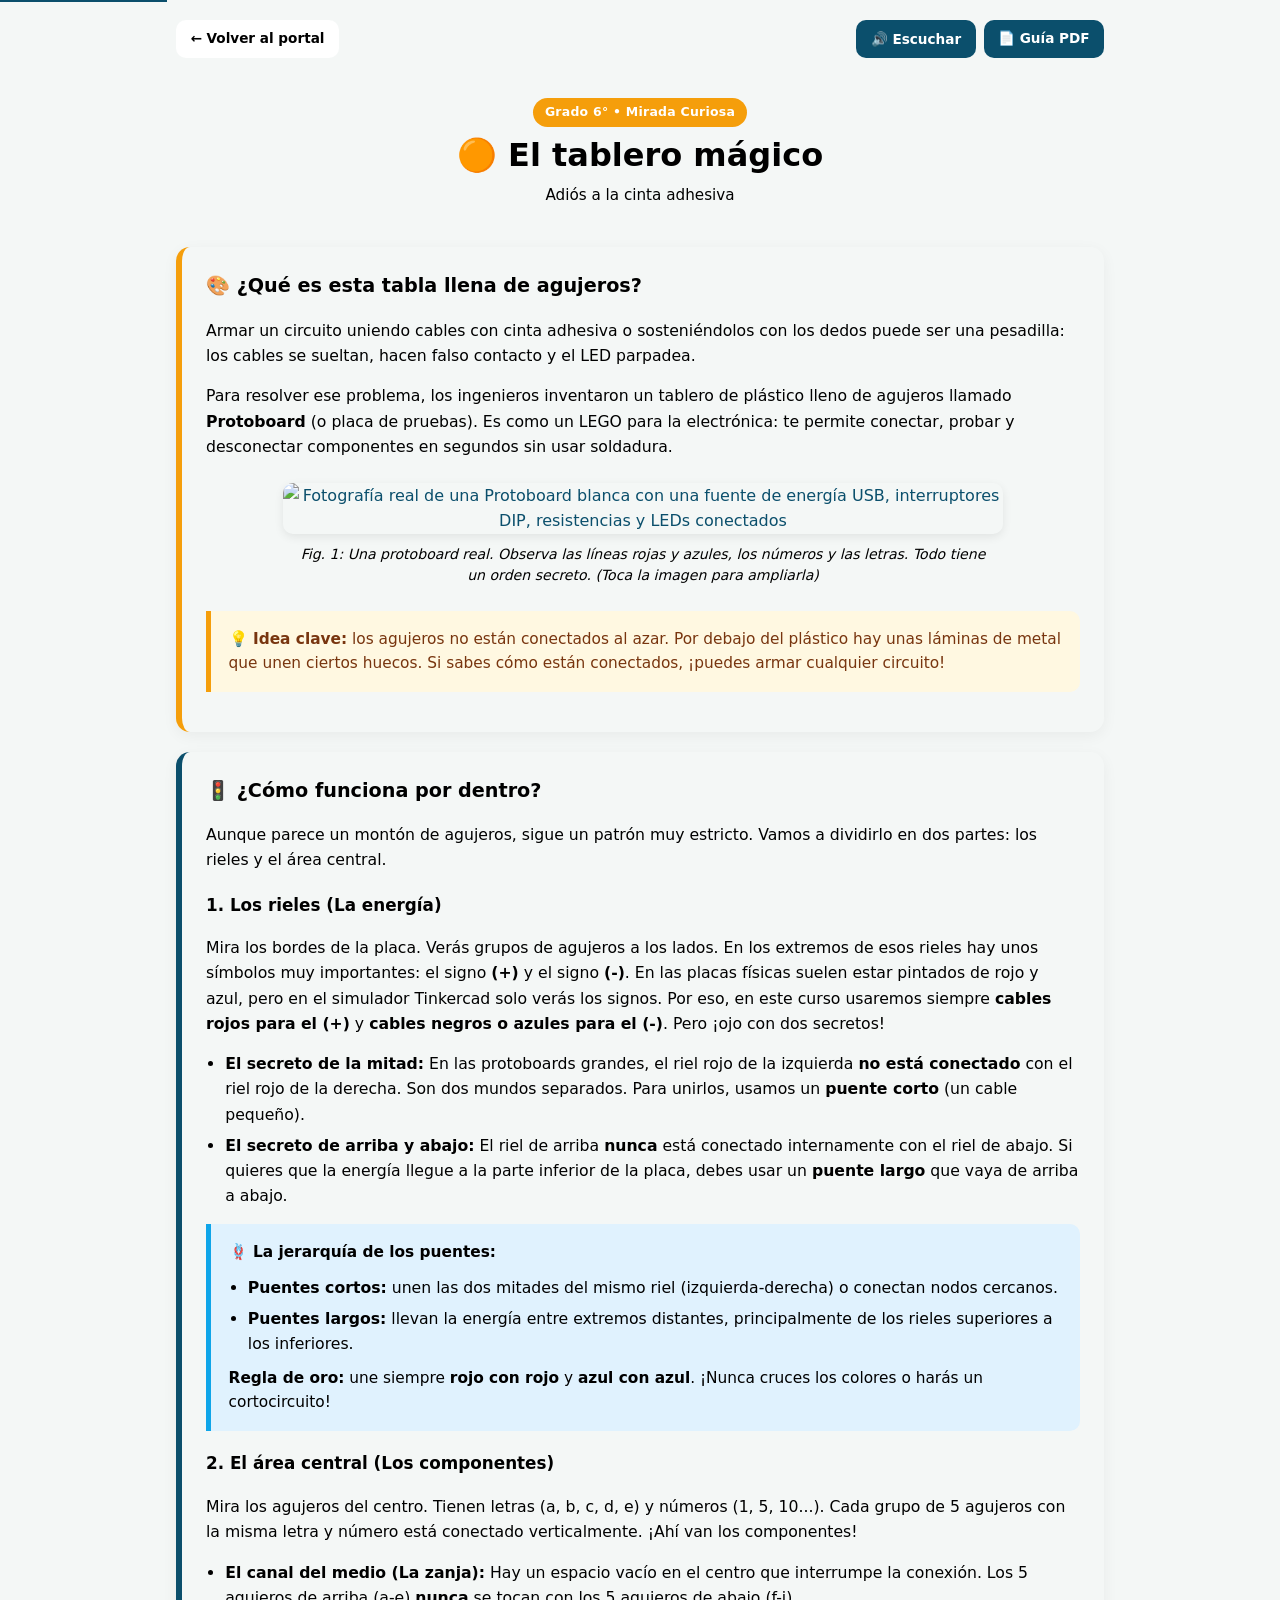
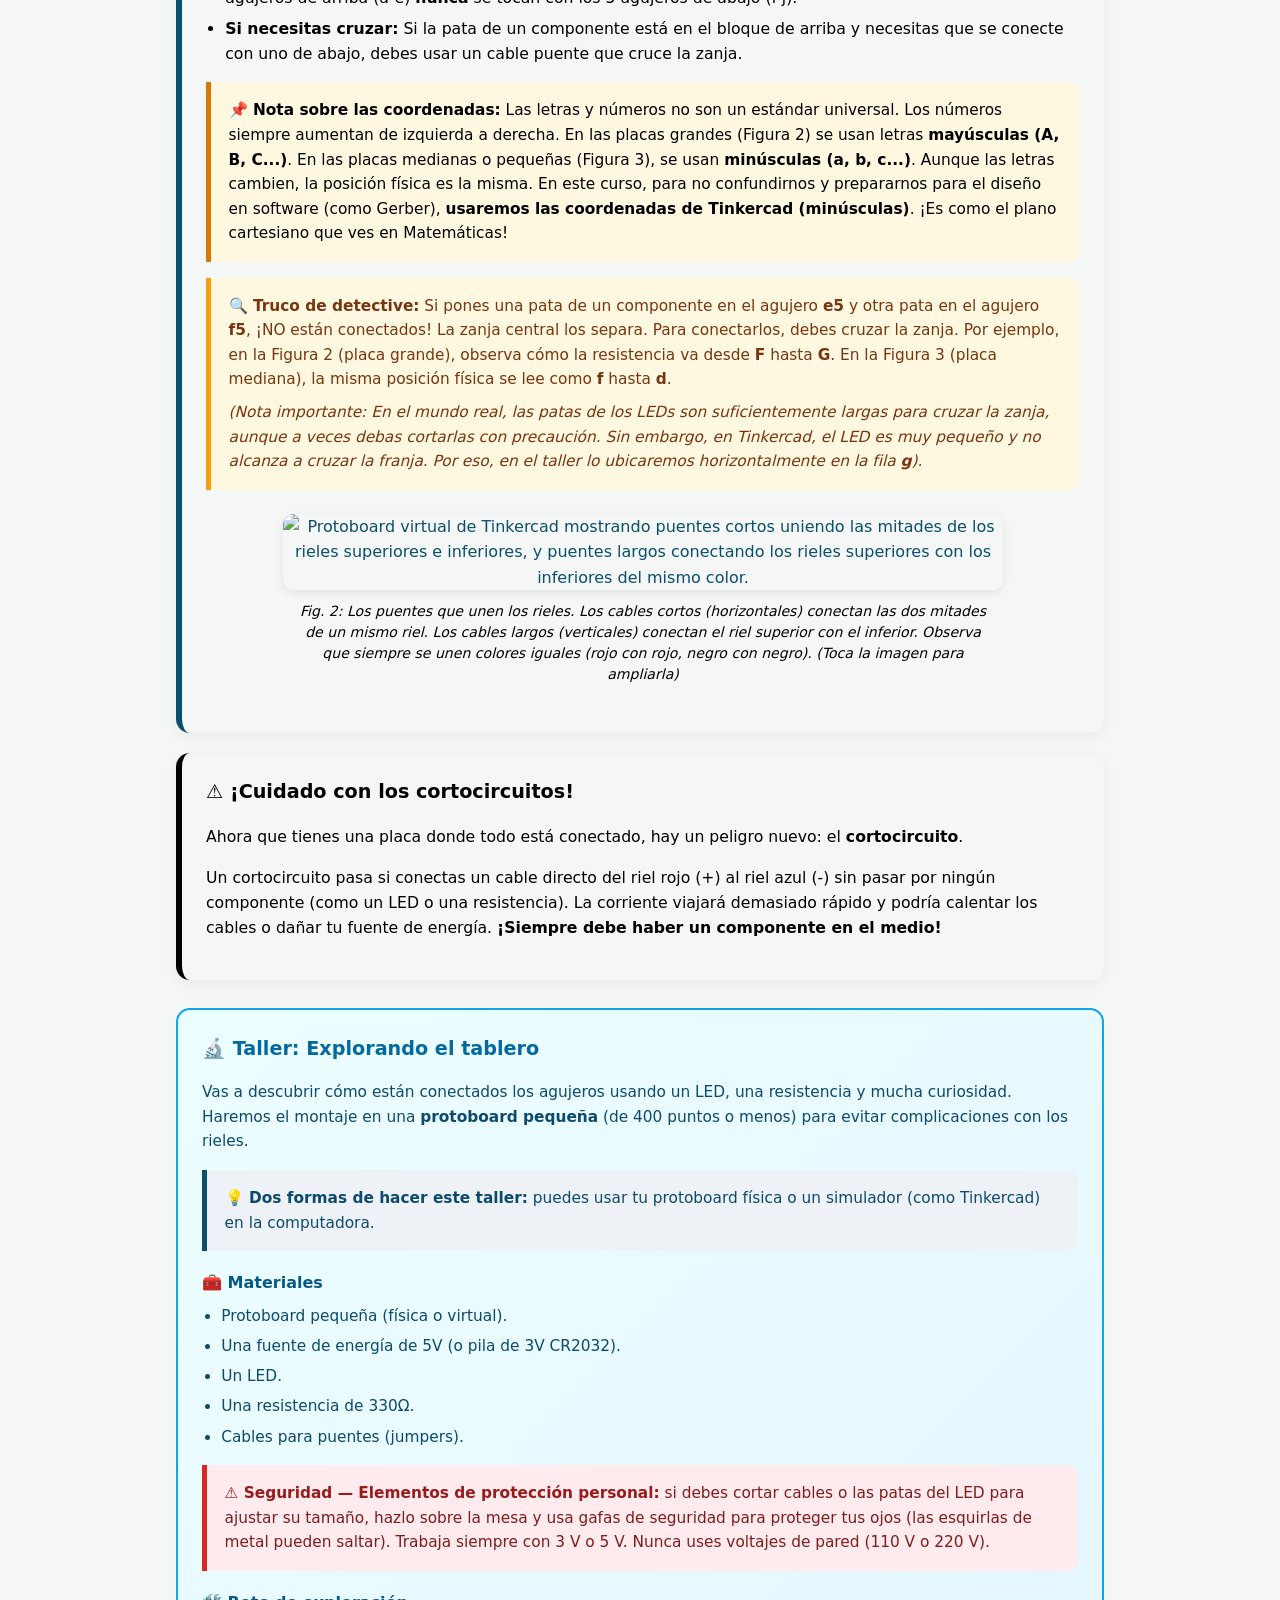
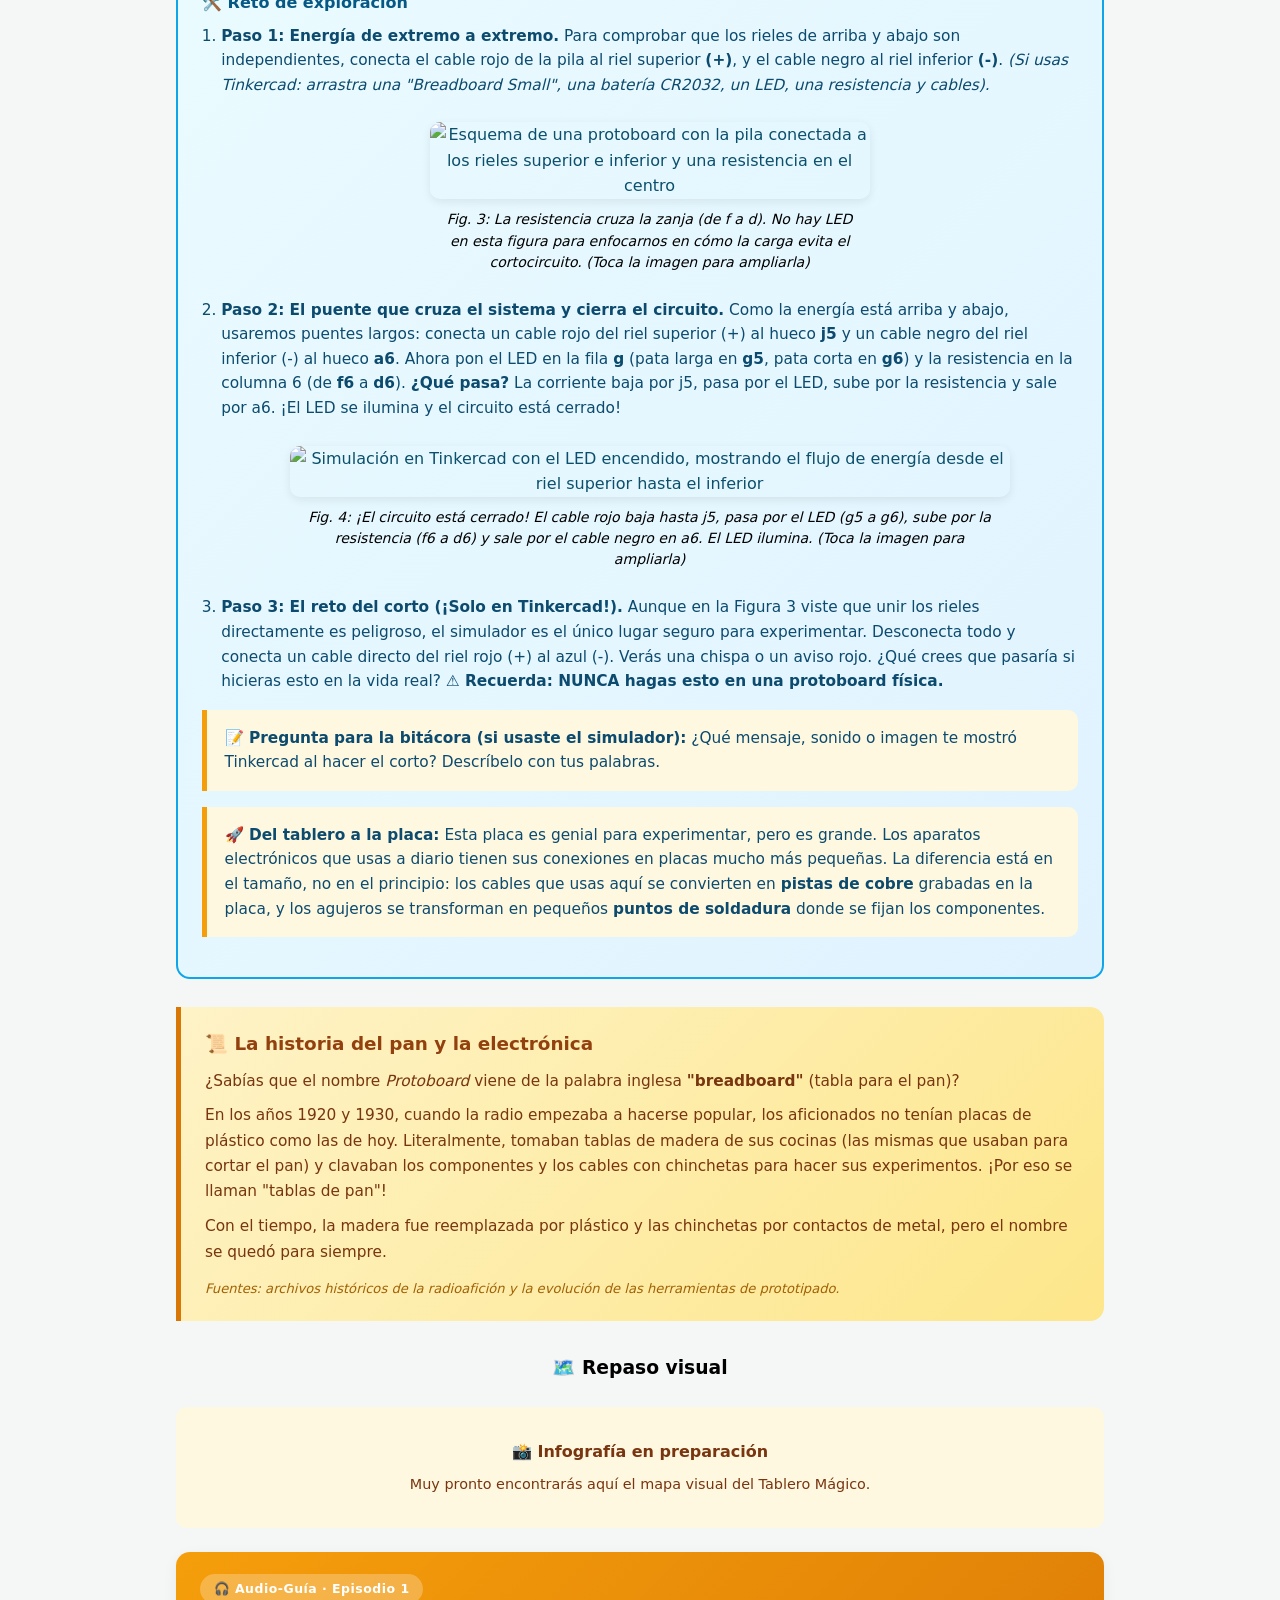
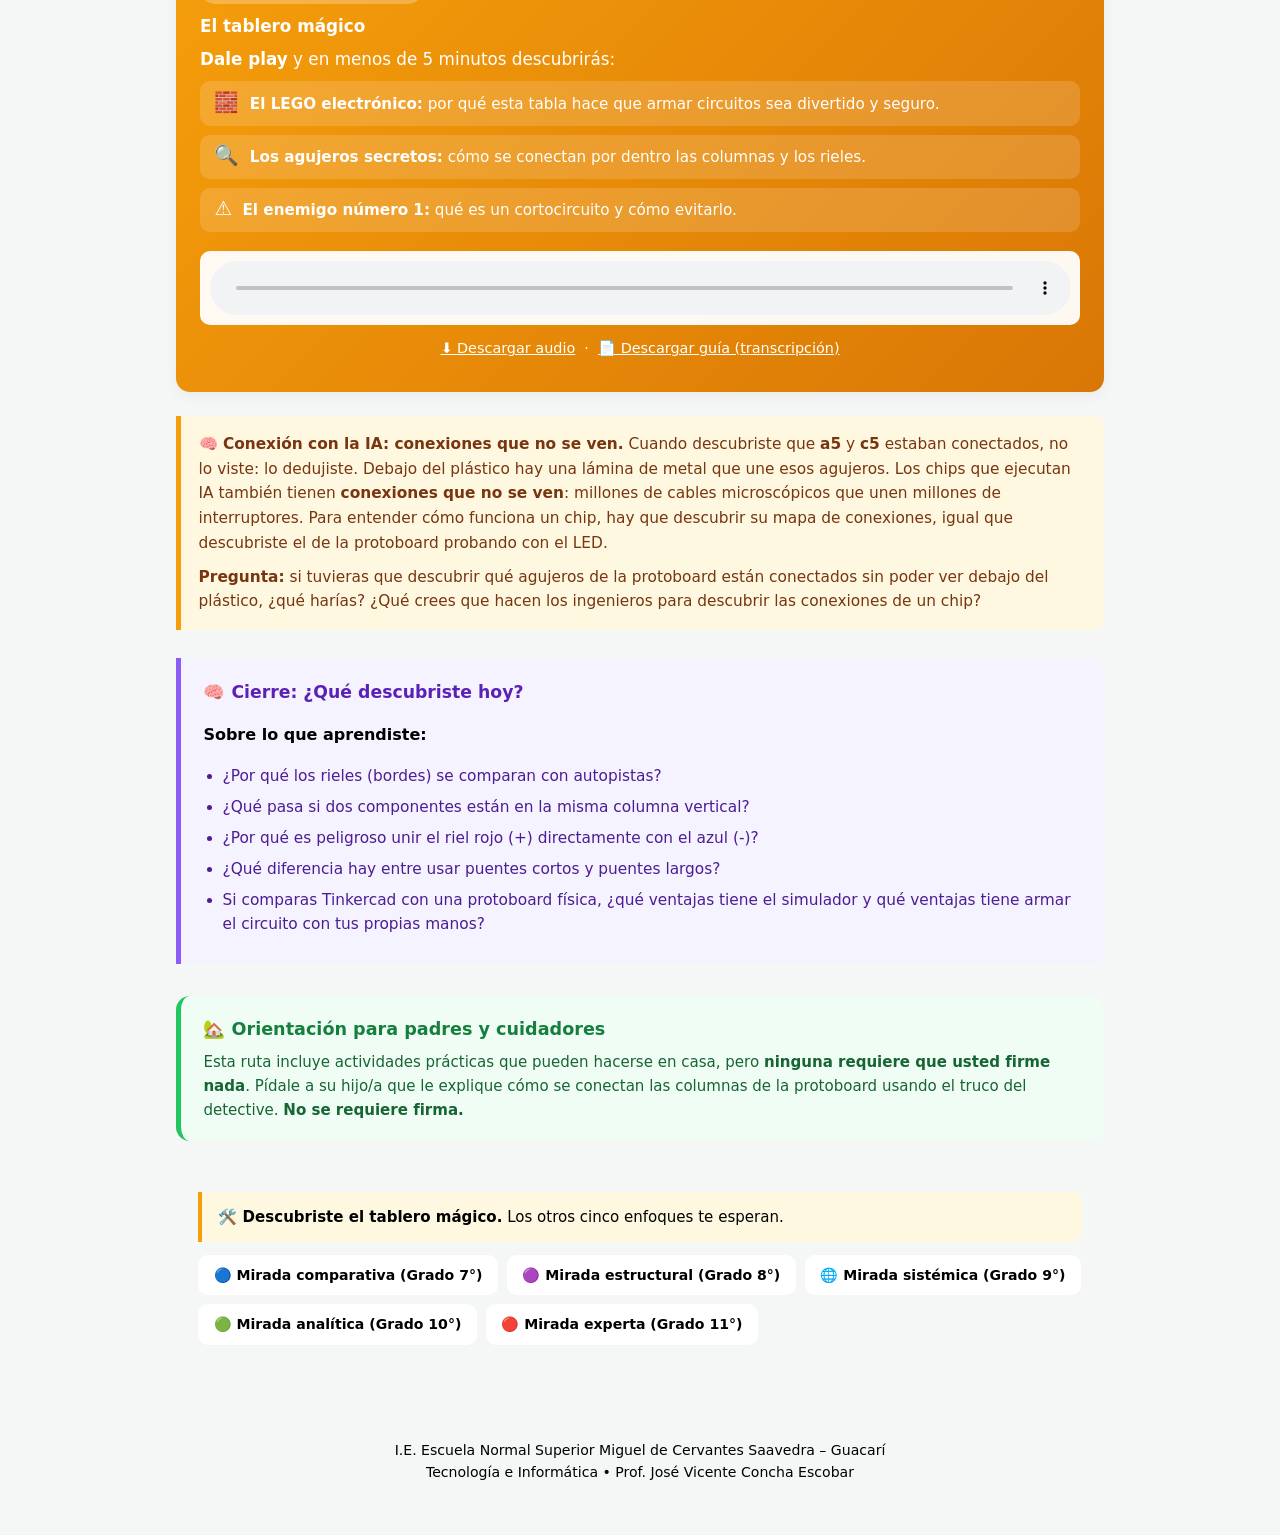
==== periodo2_leccion2/grado6.html @ 4299ebd1 "feat(TTS): agregar botón de lectura por voz en leccion6" ====
<!DOCTYPE html>
<html lang="es">
<head>
  <meta charset="UTF-8" />
  <meta name="viewport" content="width=device-width, initial-scale=1.0" />
  <title>El tablero mágico — Grado 6°</title>
  <link rel="stylesheet" href="../css/styles.css" />
</head>
<body>
  <a href="#contenido-principal" class="skip-link">Saltar al contenido</a>
<main class="container" id="contenido-principal">

  <nav class="top-nav-bar">
    <a href="index.html" class="btn-back">← Volver al portal</a>
    <div style="display: flex; gap: 0.5rem;">
      <button id="btn-leer" class="btn-download-top" aria-label="Escuchar contenido de la página" style="cursor: pointer; font-family: inherit;">🔊 Escuchar</button>
      <a href="pdf/grado6.pdf" download class="btn-download-top">📄 Guía PDF</a>
    </div>
  </nav>

  <header class="header">
    <span class="badge" style="background: var(--c-g6);">Grado 6° • Mirada Curiosa</span>
    <h1 style="margin-top: 0.6rem;">🟠 El tablero mágico</h1>
    <div class="sub">Adiós a la cinta adhesiva</div>
  </header>

  <section class="card orange">
    <h2>🎨 ¿Qué es esta tabla llena de agujeros?</h2>
    <p>Armar un circuito uniendo cables con cinta adhesiva o sosteniéndolos con los dedos puede ser una pesadilla: los cables se sueltan, hacen falso contacto y el LED parpadea.</p>
    <p>Para resolver ese problema, los ingenieros inventaron un tablero de plástico lleno de agujeros llamado <strong>Protoboard</strong> (o placa de pruebas). Es como un LEGO para la electrónica: te permite conectar, probar y desconectar componentes en segundos sin usar soldadura.</p>

    <figure class="figura-ruta figura-ruta--amplia">
      <a href="img/protoboard_real.png" target="_blank" rel="noopener">
        <img src="img/protoboard_real.png" alt="Fotografía real de una Protoboard blanca con una fuente de energía USB, interruptores DIP, resistencias y LEDs conectados" />
      </a>
      <figcaption>Fig. 1: Una protoboard real. Observa las líneas rojas y azules, los números y las letras. Todo tiene un orden secreto. <em>(Toca la imagen para ampliarla)</em></figcaption>
    </figure>

    <div class="highlight-box box-g6">
      <p><strong>💡 Idea clave:</strong> los agujeros no están conectados al azar. Por debajo del plástico hay unas láminas de metal que unen ciertos huecos. Si sabes cómo están conectados, ¡puedes armar cualquier circuito!</p>
    </div>
  </section>

  <section class="card">
      <h2>🚦 ¿Cómo funciona por dentro?</h2>
    <p>Aunque parece un montón de agujeros, sigue un patrón muy estricto. Vamos a dividirlo en dos partes: los rieles y el área central.</p>

       <h3>1. Los rieles (La energía)</h3>
    <p>Mira los bordes de la placa. Verás grupos de agujeros a los lados. En los extremos de esos rieles hay unos símbolos muy importantes: el signo <strong>(+)</strong> y el signo <strong>(-)</strong>. En las placas físicas suelen estar pintados de rojo y azul, pero en el simulador Tinkercad solo verás los signos. Por eso, en este curso usaremos siempre <strong>cables rojos para el (+)</strong> y <strong>cables negros o azules para el (-)</strong>. Pero ¡ojo con dos secretos!</p>
    <ul>
      <li>
        <strong>El secreto de la mitad:</strong> En las protoboards grandes, el riel rojo de la izquierda <strong>no está conectado</strong> con el riel rojo de la derecha. Son dos mundos separados. Para unirlos, usamos un <strong>puente corto</strong> (un cable pequeño).
      </li>
      <li>
        <strong>El secreto de arriba y abajo:</strong> El riel de arriba <strong>nunca</strong> está conectado internamente con el riel de abajo. Si quieres que la energía llegue a la parte inferior de la placa, debes usar un <strong>puente largo</strong> que vaya de arriba a abajo.
      </li>
    </ul>

    <div class="highlight-box" style="border-left-color: #0ea5e9; background: #e0f2fe;">
      <p><strong>🪢 La jerarquía de los puentes:</strong></p>
      <ul style="margin-top: 0.6rem; margin-bottom: 0;">
        <li><strong>Puentes cortos:</strong> unen las dos mitades del mismo riel (izquierda-derecha) o conectan nodos cercanos.</li>
        <li><strong>Puentes largos:</strong> llevan la energía entre extremos distantes, principalmente de los rieles superiores a los inferiores.</li>
      </ul>
      <p style="margin-top: 0.6rem;"><strong>Regla de oro:</strong> une siempre <strong>rojo con rojo</strong> y <strong>azul con azul</strong>. ¡Nunca cruces los colores o harás un cortocircuito!</p>
    </div>

    <h3>2. El área central (Los componentes)</h3>
    <p>Mira los agujeros del centro. Tienen letras (a, b, c, d, e) y números (1, 5, 10...). Cada grupo de 5 agujeros con la misma letra y número está conectado verticalmente. ¡Ahí van los componentes!</p>
    <ul>
      <li><strong>El canal del medio (La zanja):</strong> Hay un espacio vacío en el centro que interrumpe la conexión. Los 5 agujeros de arriba (a-e) <strong>nunca</strong> se tocan con los 5 agujeros de abajo (f-j).</li>
      <li><strong>Si necesitas cruzar:</strong> Si la pata de un componente está en el bloque de arriba y necesitas que se conecte con uno de abajo, debes usar un cable puente que cruce la zanja.</li>
    </ul>

    <div class="highlight-box" style="border-left-color: #d97706; background: #fff8e1;">
      <p><strong>📌 Nota sobre las coordenadas:</strong> Las letras y números no son un estándar universal. Los números siempre aumentan de izquierda a derecha. En las placas grandes (Figura 2) se usan letras <strong>mayúsculas (A, B, C...)</strong>. En las placas medianas o pequeñas (Figura 3), se usan <strong>minúsculas (a, b, c...)</strong>. Aunque las letras cambien, la posición física es la misma. En este curso, para no confundirnos y prepararnos para el diseño en software (como Gerber), <strong>usaremos las coordenadas de Tinkercad (minúsculas)</strong>. ¡Es como el plano cartesiano que ves en Matemáticas!</p>
    </div> 

    <div class="highlight-box box-g6">
      <p><strong>🔍 Truco de detective:</strong> Si pones una pata de un componente en el agujero <strong>e5</strong> y otra pata en el agujero <strong>f5</strong>, ¡NO están conectados! La zanja central los separa. Para conectarlos, debes cruzar la zanja. Por ejemplo, en la Figura 2 (placa grande), observa cómo la resistencia va desde <strong>F</strong> hasta <strong>G</strong>. En la Figura 3 (placa mediana), la misma posición física se lee como <strong>f</strong> hasta <strong>d</strong>.</p>
      <p style="margin-top: 0.5rem;"><em>(Nota importante: En el mundo real, las patas de los LEDs son suficientemente largas para cruzar la zanja, aunque a veces debas cortarlas con precaución. Sin embargo, en Tinkercad, el LED es muy pequeño y no alcanza a cruzar la franja. Por eso, en el taller lo ubicaremos horizontalmente en la fila <strong>g</strong>).</em></p>
    </div>

    <figure class="figura-ruta figura-ruta--amplia">
      <a href="img/puentes_rieles.png" target="_blank" rel="noopener">
        <img src="img/puentes_rieles.png" alt="Protoboard virtual de Tinkercad mostrando puentes cortos uniendo las mitades de los rieles superiores e inferiores, y puentes largos conectando los rieles superiores con los inferiores del mismo color." />
      </a>
      <figcaption>
        Fig. 2: Los puentes que unen los rieles. Los cables cortos (horizontales) conectan las dos mitades de un mismo riel. Los cables largos (verticales) conectan el riel superior con el inferior. Observa que siempre se unen colores iguales (rojo con rojo, negro con negro). <em>(Toca la imagen para ampliarla)</em>
      </figcaption>
    </figure>
  </section>

  <section class="card slate">
    <h2>⚠️ ¡Cuidado con los cortocircuitos!</h2>
    <p>Ahora que tienes una placa donde todo está conectado, hay un peligro nuevo: el <strong>cortocircuito</strong>.</p>
    <p>Un cortocircuito pasa si conectas un cable directo del riel rojo (+) al riel azul (-) sin pasar por ningún componente (como un LED o una resistencia). La corriente viajará demasiado rápido y podría calentar los cables o dañar tu fuente de energía. <strong>¡Siempre debe haber un componente en el medio!</strong></p>
  </section>

  <section class="taller-electroscopio">
    <h2>🔬 Taller: Explorando el tablero</h2>
    <p>Vas a descubrir cómo están conectados los agujeros usando un LED, una resistencia y mucha curiosidad. Haremos el montaje en una <strong>protoboard pequeña</strong> (de 400 puntos o menos) para evitar complicaciones con los rieles.</p>

    <div class="highlight-box">
      <p><strong>💡 Dos formas de hacer este taller:</strong> puedes usar tu protoboard física o un simulador (como Tinkercad) en la computadora.</p>
    </div>

    <h3>🧰 Materiales</h3>
    <ul>
      <li>Protoboard pequeña (física o virtual).</li>
      <li>Una fuente de energía de 5V (o pila de 3V CR2032).</li>
      <li>Un LED.</li>
      <li>Una resistencia de 330Ω.</li>
      <li>Cables para puentes (jumpers).</li>
    </ul>

    <div class="nota-seguridad">
      <p><strong>⚠️ Seguridad — Elementos de protección personal:</strong> si debes cortar cables o las patas del LED para ajustar su tamaño, hazlo sobre la mesa y usa gafas de seguridad para proteger tus ojos (las esquirlas de metal pueden saltar). Trabaja siempre con 3 V o 5 V. Nunca uses voltajes de pared (110 V o 220 V).</p>
    </div>

    <h3>🛠️ Reto de exploración</h3>
    <ol>
      <li><strong>Paso 1: Energía de extremo a extremo.</strong> Para comprobar que los rieles de arriba y abajo son independientes, conecta el cable rojo de la pila al riel superior <strong>(+)</strong>, y el cable negro al riel inferior <strong>(-)</strong>. <em>(Si usas Tinkercad: arrastra una "Breadboard Small", una batería CR2032, un LED, una resistencia y cables).</em></li>

      <div style="text-align: center; margin: 25px 0;">
        <figure class="figura-ruta figura-ruta--media">
          <a href="img/conexion_carga_segura.png" target="_blank" rel="noopener">
            <img src="img/conexion_carga_segura.png" alt="Esquema de una protoboard con la pila conectada a los rieles superior e inferior y una resistencia en el centro" />
          </a>
          <figcaption>
            Fig. 3: La resistencia cruza la zanja (de f a d). No hay LED en esta figura para enfocarnos en cómo la carga evita el cortocircuito. <em>(Toca la imagen para ampliarla)</em>
          </figcaption>
        </figure>
      </div>

      <li><strong>Paso 2: El puente que cruza el sistema y cierra el circuito.</strong> Como la energía está arriba y abajo, usaremos puentes largos: conecta un cable rojo del riel superior (+) al hueco <strong>j5</strong> y un cable negro del riel inferior (-) al hueco <strong>a6</strong>. Ahora pon el LED en la fila <strong>g</strong> (pata larga en <strong>g5</strong>, pata corta en <strong>g6</strong>) y la resistencia en la columna 6 (de <strong>f6</strong> a <strong>d6</strong>). <strong>¿Qué pasa?</strong> La corriente baja por j5, pasa por el LED, sube por la resistencia y sale por a6. ¡El LED se ilumina y el circuito está cerrado!</li>

      <div style="text-align: center; margin: 25px 0;">
        <figure class="figura-ruta figura-ruta--amplia">
          <a href="img/led_encendido.png" target="_blank" rel="noopener">
            <img src="img/led_encendido.png" alt="Simulación en Tinkercad con el LED encendido, mostrando el flujo de energía desde el riel superior hasta el inferior" />
          </a>
          <figcaption>
            Fig. 4: ¡El circuito está cerrado! El cable rojo baja hasta j5, pasa por el LED (g5 a g6), sube por la resistencia (f6 a d6) y sale por el cable negro en a6. El LED ilumina. <em>(Toca la imagen para ampliarla)</em>
          </figcaption>
        </figure>
      </div>

      <li><strong>Paso 3: El reto del corto (¡Solo en Tinkercad!).</strong> Aunque en la Figura 3 viste que unir los rieles directamente es peligroso, el simulador es el único lugar seguro para experimentar. Desconecta todo y conecta un cable directo del riel rojo (+) al azul (-). Verás una chispa o un aviso rojo. ¿Qué crees que pasaría si hicieras esto en la vida real? <strong>⚠️ Recuerda: NUNCA hagas esto en una protoboard física.</strong></li>
    </ol>

    <div class="highlight-box box-g6">
      <p><strong>📝 Pregunta para la bitácora (si usaste el simulador):</strong> ¿Qué mensaje, sonido o imagen te mostró Tinkercad al hacer el corto? Descríbelo con tus palabras.</p>
    </div>
    </ol>

    <div class="highlight-box box-g6">
      <p><strong>🚀 Del tablero a la placa:</strong> Esta placa es genial para experimentar, pero es grande. Los aparatos electrónicos que usas a diario tienen sus conexiones en placas mucho más pequeñas. La diferencia está en el tamaño, no en el principio: los cables que usas aquí se convierten en <strong>pistas de cobre</strong> grabadas en la placa, y los agujeros se transforman en pequeños <strong>puntos de soldadura</strong> donde se fijan los componentes.</p>
    </div>
  </section>

  <section class="capsula-edison">
    <h2>📜 La historia del pan y la electrónica</h2>
    <p>¿Sabías que el nombre <em>Protoboard</em> viene de la palabra inglesa <strong>"breadboard"</strong> (tabla para el pan)?</p>
    <p>En los años 1920 y 1930, cuando la radio empezaba a hacerse popular, los aficionados no tenían placas de plástico como las de hoy. Literalmente, tomaban tablas de madera de sus cocinas (las mismas que usaban para cortar el pan) y clavaban los componentes y los cables con chinchetas para hacer sus experimentos. ¡Por eso se llaman "tablas de pan"!</p>
    <p>Con el tiempo, la madera fue reemplazada por plástico y las chinchetas por contactos de metal, pero el nombre se quedó para siempre.</p>
    <span class="fuente">Fuentes: archivos históricos de la radioafición y la evolución de las herramientas de prototipado.</span>
  </section>

  <h3 style="color: var(--text-dark); margin-top: 2rem; text-align: center;">🗺️ Repaso visual</h3>
  <div class="placeholder-img placeholder-g6">
    <p>📸 Infografía en preparación</p>
    <p class="subtext">Muy pronto encontrarás aquí el mapa visual del Tablero Mágico.</p>
  </div>

  <section class="podcast-section podcast-g6">
    <div class="podcast-header">
      <span style="display: inline-block; background: rgba(255,255,255,0.25); color: #fff; font-size: 0.78rem; font-weight: 700; padding: 0.3rem 0.85rem; border-radius: 999px; margin-bottom: 0.6rem; letter-spacing: 0.04em;">🎧 Audio-Guía · Episodio 1</span>
      <h3>El tablero mágico</h3>
    </div>
    <p style="font-size: 1.05rem; line-height: 1.5; margin: 0.3rem 0 0.6rem; color: #fff;"><strong>Dale play</strong> y en menos de 5 minutos descubrirás:</p>
    <ul style="list-style: none; padding: 0; margin: 0 0 1.2rem; display: grid; gap: 0.55rem;">
      <li style="display: flex; gap: 0.65rem; align-items: flex-start; background: rgba(255,255,255,0.15); padding: 0.7rem 0.9rem; border-radius: 10px; font-size: 0.95rem; line-height: 1.45; color: #fff;"><span style="font-size: 1.3em; flex-shrink: 0; line-height: 1;">🧱</span><span><strong>El LEGO electrónico:</strong> por qué esta tabla hace que armar circuitos sea divertido y seguro.</span></li>
      <li style="display: flex; gap: 0.65rem; align-items: flex-start; background: rgba(255,255,255,0.15); padding: 0.7rem 0.9rem; border-radius: 10px; font-size: 0.95rem; line-height: 1.45; color: #fff;"><span style="font-size: 1.3em; flex-shrink: 0; line-height: 1;">🔍</span><span><strong>Los agujeros secretos:</strong> cómo se conectan por dentro las columnas y los rieles.</span></li>
      <li style="display: flex; gap: 0.65rem; align-items: flex-start; background: rgba(255,255,255,0.15); padding: 0.7rem 0.9rem; border-radius: 10px; font-size: 0.95rem; line-height: 1.45; color: #fff;"><span style="font-size: 1.3em; flex-shrink: 0; line-height: 1;">⚠️</span><span><strong>El enemigo número 1:</strong> qué es un cortocircuito y cómo evitarlo.</span></li>
    </ul>
    <div class="podcast-player">
      <audio controls preload="metadata"><source src="audio/grado6.mp3" type="audio/mpeg" />Tu navegador no soporta el reproductor de audio.</audio>
    </div>
    <p style="margin-top: 0.8rem; font-size: 0.9rem; text-align: center;">
      <a href="audio/grado6.mp3" download style="color: #fff; text-decoration: underline;">⬇️ Descargar audio</a>
      &nbsp;·&nbsp;
      <a href="pdf/grado6.pdf" download style="color: #fff; text-decoration: underline;">📄 Descargar guía (transcripción)</a>
    </p>
  </section>

  <div class="highlight-box box-g6">
    <p>
      <strong>🧠 Conexión con la IA: conexiones que no se ven.</strong> Cuando descubriste que <strong>a5</strong> y <strong>c5</strong> estaban conectados, no lo viste: lo dedujiste. Debajo del plástico hay una lámina de metal que une esos agujeros. Los chips que ejecutan IA también tienen <strong>conexiones que no se ven</strong>: millones de cables microscópicos que unen millones de interruptores. Para entender cómo funciona un chip, hay que descubrir su mapa de conexiones, igual que descubriste el de la protoboard probando con el LED.
    </p>
    <p style="margin-top: 0.6rem;">
      <strong>Pregunta:</strong> si tuvieras que descubrir qué agujeros de la protoboard están conectados sin poder ver debajo del plástico, ¿qué harías? ¿Qué crees que hacen los ingenieros para descubrir las conexiones de un chip?
    </p>
  </div>

  <section class="cierre-metacognitivo">
    <h3>🧠 Cierre: ¿Qué descubriste hoy?</h3>
    <p><strong>Sobre lo que aprendiste:</strong></p>
    <ul>
      <li>¿Por qué los rieles (bordes) se comparan con autopistas?</li>
      <li>¿Qué pasa si dos componentes están en la misma columna vertical?</li>
      <li>¿Por qué es peligroso unir el riel rojo (+) directamente con el azul (-)?</li>
      <li>¿Qué diferencia hay entre usar puentes cortos y puentes largos?</li>
      <li>Si comparas Tinkercad con una protoboard física, ¿qué ventajas tiene el simulador y qué ventajas tiene armar el circuito con tus propias manos?</li>
    </ul>
  </section>

  <section class="info-familia">
    <h3>🏡 Orientación para padres y cuidadores</h3>
    <p>Esta ruta incluye actividades prácticas que pueden hacerse en casa, pero <strong>ninguna requiere que usted firme nada</strong>. Pídale a su hijo/a que le explique cómo se conectan las columnas de la protoboard usando el truco del detective. <strong>No se requiere firma.</strong></p>
  </section>

  <nav class="nav-estaciones">
    <p class="nav-intro nav-intro-g6"><strong>🛠️ Descubriste el tablero mágico.</strong> Los otros cinco enfoques te esperan.</p>
    <div class="nav-estaciones-links">
      <a href="grado7.html"  class="btn-estacion">🔵 Mirada comparativa (Grado 7°)</a>
      <a href="grado8.html"  class="btn-estacion">🟣 Mirada estructural (Grado 8°)</a>
      <a href="grado9.html"  class="btn-estacion">🌐 Mirada sistémica (Grado 9°)</a>
      <a href="grado10.html" class="btn-estacion">🟢 Mirada analítica (Grado 10°)</a>
      <a href="grado11.html" class="btn-estacion">🔴 Mirada experta (Grado 11°)</a>
    </div>
  </nav>

  <footer class="footer">
    <p>I.E. Escuela Normal Superior Miguel de Cervantes Saavedra – Guacarí<br />Tecnología e Informática • Prof. José Vicente Concha Escobar</p>
  </footer>

  <script src="../js/lector.js"></script>  
</main>
</body>
</html>
---- css/styles.css ----
/* ==========================================================================
   Subíndices y superíndices
   ========================================================================== */

sub {
  font-size: 0.75em;
  vertical-align: sub;
  line-height: 0;
}

sup {
  font-size: 0.75em;
  vertical-align: super;
  line-height: 0;
}
/* ==========================================================================
   Ruta Multigrado: La Energía y la Corriente
   Hoja de estilos exclusiva de la ruta (independiente del curso amplio)
   ========================================================================== */

:root {
  /* Colores por mirada */
  --c-portal: #0b4f6c;
  --c-portal-soft: #0f5c5f;
  --c-g6: #f59e0b;   /* Curiosa — naranja */
  --c-g7: #0ea5e9;   /* Comparativa — azul */
  --c-g8: #8b5cf6;   /* Estructural — morado */
  --c-g9:  #0d9488;   /* Sistémica — teal */
  --c-g10: #10b981;  /* Analítica — verde */
  --c-g11: #dc2626;   /* Experta — rojo */

  /* Neutros *
  --text-dark: #1f2937;
  --text-mid: #4b5563;
  --text-soft: #6b7280;
  --bg-soft: #f8fafc;
  --bg-card: #ffffff;
  --border: #e5e7eb;
  --border-soft: #eef2f7;

  /* Formas */
  --radius-card: 14px;
  --radius-btn: 10px;
  --radius-pill: 999px;

  /* Tipografía */
  --font-base: system-ui, -apple-system, 'Segoe UI', Roboto, 'Helvetica Neue', sans-serif;
  --font-mono: 'Courier New', Courier, monospace;

  /* Sombra */
  --shadow-card: 0 4px 15px rgba(0, 0, 0, 0.05);
  --shadow-hover: 0 10px 25px rgba(0, 0, 0, 0.10);
}

* { box-sizing: border-box; }

html, body {
  margin: 0;
  padding: 0;
  font-family: var(--font-base);
  line-height: 1.6;
  color: var(--text-dark);
  background: #f4f7f6;
  -webkit-font-smoothing: antialiased;
}

img { max-width: 100%; height: auto; display: block; }
a { color: var(--c-portal); text-decoration: none; }
a:hover { text-decoration: underline; }

/* Contenedor principal */
.container {
  max-width: 960px;
  margin: 0 auto;
  padding: 1.25rem 1rem 3rem;
}

/* ==========================================================================
   Encabezado institucional
   ========================================================================== */

.header {
  text-align: center;
  margin: 1.5rem 0 1.5rem;
  padding: 1rem 0;
}

.header h1 {
  font-size: clamp(1.4rem, 4vw, 2rem);
  margin: 0.5rem 0;
  color: var(--text-dark);
  line-height: 1.2;
}

.header .sub {
  font-size: 0.95rem;
  color: var(--text-mid);
  max-width: 640px;
  margin: 0 auto;
}

.badge {
  display: inline-block;
  font-size: 0.78rem;
  font-weight: 700;
  padding: 0.28rem 0.75rem;
  border-radius: var(--radius-pill);
  background: var(--c-portal);
  color: #fff;
  letter-spacing: 0.02em;
}

/* ==========================================================================
   Barra superior (volver / descargar)
   ========================================================================== */

.top-nav-bar {
  display: flex;
  justify-content: space-between;
  align-items: center;
  gap: 0.5rem;
  flex-wrap: wrap;
  margin-bottom: 1rem;
}

.btn-back,
.btn-download-top {
  display: inline-block;
  font-size: 0.85rem;
  font-weight: 600;
  padding: 0.5rem 0.9rem;
  border-radius: var(--radius-btn);
  border: 1px solid var(--border);
  background: #fff;
  color: var(--text-dark);
  transition: all 0.2s ease;
}

.btn-download-top {
  background: var(--c-portal);
  color: #fff;
  border-color: var(--c-portal);
}

.btn-back:hover,
.btn-download-top:hover {
  transform: translateY(-2px);
  text-decoration: none;
  box-shadow: var(--shadow-card);
}

/* ==========================================================================
   Tarjetas de contenido
   ========================================================================== */

.card {
  background: var(--bg-card);
  border-radius: var(--radius-card);
  padding: 1.5rem;
  margin: 1.25rem 0;
  box-shadow: var(--shadow-card);
  border-left: 6px solid var(--c-portal);
  transition: transform 0.25s ease, box-shadow 0.25s ease;
}

.card:hover {
  transform: translateY(-2px);
  box-shadow: var(--shadow-hover);
}

.card.orange { border-left-color: var(--c-g6); }
.card.blue   { border-left-color: var(--c-g7); }
.card.purple { border-left-color: var(--c-g8); }
.card.green  { border-left-color: var(--c-g10); }
.card.slate  { border-left-color: var(--text-mid); }

.card h2 {
  margin-top: 0;
  font-size: 1.2rem;
  color: var(--text-dark);
}

.card h3 {
  margin-top: 1.2rem;
  font-size: 1.05rem;
  color: var(--text-dark);
}

.card p, .card li {
  color: var(--text-mid);
  font-size: 0.98rem;
}

.card ul, .card ol {
  padding-left: 1.2rem;
  margin: 0.6rem 0;
}

.card ul li, .card ol li {
  margin-bottom: 0.4rem;
}

/* ==========================================================================
   Cajas destacadas
   ========================================================================== */

.highlight-box {
  background: #eef2f7;
  border-left: 5px solid var(--c-portal);
  padding: 1rem 1.1rem;
  border-radius: 0 var(--radius-btn) var(--radius-btn) 0;
  margin: 1rem 0;
}

.highlight-box p {
  margin: 0;
  color: var(--text-dark);
  font-size: 0.96rem;
}

.reto-box {
  background: #fff8e1;
  border-left: 5px solid #f59e0b;
  padding: 1rem 1.1rem;
  border-radius: 0 var(--radius-btn) var(--radius-btn) 0;
  margin: 1rem 0;
}

.reto-box ol, .reto-box ul {
  margin: 0;
}

.reto-box li {
  color: var(--text-dark);
  font-size: 0.96rem;
}

/* ==========================================================================
   Portal — rejilla de tarjetas por mirada
   ========================================================================== */

.panel-bienvenida {
  background: linear-gradient(135deg, var(--c-portal) 0%, var(--c-portal-soft) 100%);
  color: #fff;
  border-radius: var(--radius-card);
  padding: 1.75rem 1.5rem;
  margin-bottom: 1.75rem;
  box-shadow: var(--shadow-card);
}

.panel-bienvenida h2 {
  color: #fff;
  margin: 0 0 0.6rem;
  font-size: 1.35rem;
}

.panel-bienvenida p {
  font-size: 0.98rem;
  line-height: 1.6;
  margin: 0;
  color: rgba(255, 255, 255, 0.95);
}

.grid-portal {
  display: grid;
  grid-template-columns: repeat(auto-fit, minmax(240px, 1fr));
  gap: 1.25rem;
  margin: 1.75rem 0;
}

.badge-grado {
  display: inline-block;
  font-size: 0.78rem;
  font-weight: 700;
  padding: 0.28rem 0.75rem;
  border-radius: var(--radius-pill);
  color: #fff;
  margin-bottom: 0.6rem;
  letter-spacing: 0.02em;
}

.btn-ingresar {
  display: block;
  text-align: center;
  color: #fff !important;
  font-weight: 700;
  padding: 0.75rem 1rem;
  border-radius: var(--radius-btn);
  margin-top: 1rem;
  box-shadow: var(--shadow-card);
  transition: transform 0.2s ease, box-shadow 0.2s ease;
}

.btn-ingresar:hover {
  transform: translateY(-2px);
  text-decoration: none;
  box-shadow: var(--shadow-hover);
}

.recursos-descarga {
  display: flex;
  gap: 0.5rem;
  margin-top: 0.9rem;
  flex-wrap: wrap;
}

.btn-res-mini {
  font-size: 0.78rem;
  padding: 0.32rem 0.65rem;
  background: #eef2f7;
  color: var(--text-dark);
  border-radius: 6px;
  font-weight: 600;
  border: 1px solid #d0e0ed;
}

.btn-res-mini:hover {
  background: #dce6f2;
  text-decoration: none;
}

/* ==========================================================================
   Nota informativa para familias
   ========================================================================== */

.info-familia {
  background: #f0fdf4;
  border-left: 5px solid #22c55e;
  padding: 1.2rem 1.4rem;
  border-radius: var(--radius-card);
  margin-top: 2rem;
}

.info-familia h3 {
  color: #15803d;
  margin: 0 0 0.4rem;
  font-size: 1.1rem;
}

.info-familia p {
  font-size: 0.94rem;
  color: #166534;
  margin: 0;
}

/* ==========================================================================
   Taller del electroscopio
   ========================================================================== */

.taller-electroscopio {
  background: linear-gradient(135deg, #ecfeff 0%, #e0f2fe 100%);
  border: 2px solid #0ea5e9;
  border-radius: var(--radius-card);
  padding: 1.5rem;
  margin: 1.75rem 0;
}

.taller-electroscopio h2 {
  color: #0369a1;
  margin-top: 0;
  display: flex;
  align-items: center;
  gap: 0.5rem;
  font-size: 1.2rem;
}

.taller-electroscopio h3 {
  color: #075985;
  font-size: 1rem;
  margin: 1.2rem 0 0.5rem;
}

.taller-electroscopio p,
.taller-electroscopio li {
  color: #0c4a6e;
  font-size: 0.96rem;
}

.taller-electroscopio ol,
.taller-electroscopio ul {
  padding-left: 1.2rem;
  margin: 0.5rem 0;
}

.taller-electroscopio li {
  margin-bottom: 0.35rem;
}

.puente-corriente {
  background: #fff;
  border-left: 4px solid #0ea5e9;
  padding: 0.9rem 1rem;
  border-radius: 0 var(--radius-btn) var(--radius-btn) 0;
  margin-top: 1.2rem;
  font-style: italic;
  color: #0c4a6e;
  font-size: 0.94rem;
}

/* ==========================================================================
   Cápsula histórica — Edison
   ========================================================================== */

.capsula-edison {
  background: linear-gradient(135deg, #fef3c7 0%, #fde68a 100%);
  border-left: 5px solid #d97706;
  border-radius: 0 var(--radius-card) var(--radius-card) 0;
  padding: 1.4rem 1.5rem;
  margin: 1.75rem 0;
}

.capsula-edison h2 {
  color: #92400e;
  margin: 0 0 0.6rem;
  font-size: 1.15rem;
  display: flex;
  align-items: center;
  gap: 0.5rem;
}

.capsula-edison p {
  color: #78350f;
  font-size: 0.96rem;
  line-height: 1.65;
  margin: 0 0 0.6rem;
}

.capsula-edison p:last-child {
  margin-bottom: 0;
}

.capsula-edison .fuente {
  display: block;
  margin-top: 0.8rem;
  font-size: 0.82rem;
  color: #a16207;
  font-style: italic;
}

/* ==========================================================================
   Podcast
   ========================================================================== */

.podcast-section {
  border-radius: var(--radius-card);
  padding: 1.4rem 1.5rem;
  margin: 1.5rem 0;
  color: #fff;
  box-shadow: var(--shadow-card);
}

.podcast-g6  { background: linear-gradient(135deg, #f59e0b, #d97706); }
.podcast-g7  { background: linear-gradient(135deg, #0ea5e9, #0369a1); }
.podcast-g8  { background: linear-gradient(135deg, #8b5cf6, #6d28d9); }
.podcast-g10 { background: linear-gradient(135deg, #10b981, #047857); }

.podcast-header h3 {
  margin: 0 0 0.4rem;
  color: #fff;
  font-size: 1.05rem;
}

.podcast-section p {
  color: rgba(255, 255, 255, 0.95);
  font-size: 0.92rem;
  margin: 0 0 0.6rem;
}

.podcast-player {
  background: rgba(255, 255, 255, 0.95);
  border-radius: var(--radius-btn);
  padding: 0.6rem;
  margin-top: 0.6rem;
}

.podcast-player audio {
  width: 100%;
  display: block;
}

/* ==========================================================================
   Navegación entre miradas
   ========================================================================== */

.nav-estaciones {
  margin: 2rem 0 1rem;
  padding: 1.2rem 1.4rem;
  background: var(--bg-soft);
  border-radius: var(--radius-card);
  border: 1px solid var(--border);
}

.nav-estaciones p {
  margin: 0 0 0.8rem;
  color: var(--text-mid);
  font-size: 0.94rem;
}

.nav-estaciones-links {
  display: flex;
  flex-wrap: wrap;
  gap: 0.6rem;
}

.btn-estacion {
  display: inline-block;
  padding: 0.55rem 0.95rem;
  background: #fff;
  color: var(--text-dark);
  border: 1px solid var(--border);
  border-radius: var(--radius-btn);
  font-size: 0.88rem;
  font-weight: 600;
  transition: all 0.2s ease;
}

.btn-estacion:hover {
  background: var(--c-portal);
  color: #fff;
  text-decoration: none;
  border-color: var(--c-portal);
  transform: translateY(-2px);
}

/* ==========================================================================
   Tablas
   ========================================================================== */

table {
  width: 100%;
  border-collapse: collapse;
  margin: 1rem 0;
  font-size: 0.94rem;
}

table th, table td {
  padding: 0.7rem 0.85rem;
  text-align: left;
  border-bottom: 1px solid var(--border);
}

table th {
  font-weight: 700;
  color: #fff;
  background: var(--c-portal);
}

table tbody tr:nth-child(even) {
  background: var(--bg-soft);
}

/* Tablas responsivas */
@media (max-width: 600px) {
  .tabla-scroll {
    overflow-x: auto;
    -webkit-overflow-scrolling: touch;
  }
}

/* ==========================================================================
   Fórmula
   ========================================================================== */

.formula {
  background: #f1f5f9;
  padding: 1rem;
  border-radius: var(--radius-btn);
  text-align: center;
  margin: 1rem 0;
  font-family: var(--font-mono);
  font-size: 1.05rem;
  color: var(--text-dark);
  border: 1px solid var(--border);
  overflow-x: auto;
}

/* ==========================================================================
   Figuras e imágenes
   ========================================================================== */

.figura-ruta {
  margin: 1.5rem 0;
  text-align: center;
  max-width: 100%;
  margin-left: auto;
  margin-right: auto;
}

.figura-ruta img {
  max-width: 100%;
  height: auto;
  border-radius: 10px;
  box-shadow: 0 3px 10px rgba(0, 0, 0, 0.08);
  display: block;
  margin: 0 auto;
}

.figura-ruta figcaption {
  margin-top: 0.65rem;
  font-size: 0.88rem;
  color: var(--text-soft);
  font-style: italic;
  line-height: 1.5;
  text-align: center;
  padding: 0 0.5rem;
}

/* La constraint va en la FIGURA, no en la imagen */
.figura-ruta--estrecha { max-width: 280px; }
.figura-ruta--media    { max-width: 440px; }
.figura-ruta--amplia   { max-width: 720px; }

/* Comparativa de dos imágenes lado a lado */
.figura-doble {
  display: grid;
  grid-template-columns: 1fr 1fr;
  gap: 1rem;
  margin: 1.5rem 0;
  align-items: center;
  max-width: 100%;
}

.figura-doble figure {
  margin: 0;
  text-align: center;
  max-width: 100%;
}

.figura-doble img {
  max-width: 100%;
  height: auto;
  border-radius: 10px;
  box-shadow: 0 3px 10px rgba(0, 0, 0, 0.08);
  display: block;
  margin: 0 auto;
}

.figura-doble figcaption {
  margin-top: 0.5rem;
  font-size: 0.85rem;
  color: var(--text-soft);
  font-style: italic;
}

/* Enlace que envuelve una imagen para ampliarla al toque */
.figura-ruta a,
.figura-doble a {
  display: block;
  cursor: zoom-in;
  text-decoration: none;
}

/* SVG responsivo (para el electroscopio) */
.svg-ruta {
  width: 100%;
  height: auto;
  max-width: 340px;
  display: block;
  margin: 1rem auto;
  border-radius: 10px;
}

@media (max-width: 540px) {
  .figura-doble {
    grid-template-columns: 1fr;
  }
}

/* ==========================================================================
   Ajustes finos para pantallas pequeñas
   ========================================================================== */

@media (max-width: 420px) {
  .container { padding: 0.7rem 0.6rem 1.5rem; }

  .card { padding: 1rem; border-left-width: 5px; }

  .taller-electroscopio,
  .capsula-edison,
  .podcast-section,
  .nav-estaciones { padding: 1rem; }

  .header h1 { font-size: 1.25rem; }
  .header .sub { font-size: 0.9rem; }

  .figura-ruta { margin: 1rem 0; }
  .figura-ruta figcaption { font-size: 0.8rem; padding: 0; }

  .btn-estacion,
  .btn-back,
  .btn-download-top {
    min-height: 44px;
    display: inline-flex;
    align-items: center;
    justify-content: center;
    padding: 0.6rem 0.9rem;
  }

  .btn-ingresar {
    min-height: 48px;
    padding: 0.85rem 1rem;
  }
}

/* ==========================================================================
   Cierre metacognitivo
   ========================================================================== */

.cierre-metacognitivo {
  background: #f5f3ff;
  border-left: 5px solid #8b5cf6;
  border-radius: 0 var(--radius-card) var(--radius-card) 0;
  padding: 1.3rem 1.4rem;
  margin: 1.75rem 0;
}

.cierre-metacognitivo h3 {
  margin: 0 0 0.7rem;
  color: #5b21b6;
  font-size: 1.08rem;
}

.cierre-metacognitivo ul {
  margin: 0;
  padding-left: 1.2rem;
}

.cierre-metacognitivo li {
  color: #4c1d95;
  font-size: 0.96rem;
  margin-bottom: 0.4rem;
}

/* ==========================================================================
   Footer
   ========================================================================== */

.footer {
  margin-top: 3rem;
  padding-top: 1.5rem;
  border-top: 1px solid var(--border);
  text-align: center;
  font-size: 0.88rem;
  color: var(--text-soft);
  line-height: 1.6;
}

.footer p { margin: 0.2rem 0; }

/* ==========================================================================
   Responsive
   ========================================================================== */

@media (max-width: 600px) {
  .container { padding: 0.9rem 0.8rem 2rem; }
  .card { padding: 1.2rem; }
  .taller-electroscopio,
  .capsula-edison,
  .podcast-section,
  .nav-estaciones { padding: 1.15rem 1.1rem; }
  .header h1 { font-size: 1.35rem; }
  table { font-size: 0.86rem; }
  table th, table td { padding: 0.55rem 0.6rem; }
  .figura-ruta figcaption { font-size: 0.84rem; }
}

/* ==========================================================================
   Portal raíz — Marco curricular y rutas
   Clases exclusivas de la página de aterrizaje. NO afectan a las lecciones.
   ========================================================================== */

/* ---- Título de la sección de rutas ---- */
.titulo-rutas {
  color: var(--text-dark);
  margin-top: 2rem;
  margin-bottom: 1rem;
  text-align: center;
}

/* ---- Colores específicos de cada ruta (borde izquierdo) ---- */
/* Se aplican sobre .card, sobrescribiendo el borde por defecto. */
.card.ruta-1 { border-left-color: #1e40af; }  /* Azul profundo — Energía y Corriente */
.card.ruta-2 { border-left-color: #0284c7; }  /* Azul claro — Control del Flujo */
.card.ruta-3 { border-left-color: #059669; }  /* Verde — Camino de un Solo Sentido */
.card.ruta-4 { border-left-color: #d97706; }  /* Ámbar — Idioma de los Colores */
.card.ruta-5 { border-left-color: #7c3aed; }  /* Púrpura — Uno o Muchos Caminos */

/* ---- Badges con colores específicos por ruta ---- */
.badge-ruta-1 { background: #1e40af; }
.badge-ruta-2 { background: #0284c7; }
.badge-ruta-3 { background: #059669; }
.badge-ruta-4 { background: #d97706; }
.badge-ruta-5 { background: #7c3aed; }

/* ---- Botones de ingreso con colores específicos por ruta ---- */
.btn-ruta-1 { background: #1e40af; }
.btn-ruta-2 { background: #0284c7; }
.btn-ruta-3 { background: #059669; }
.btn-ruta-4 { background: #d97706; }
.btn-ruta-5 { background: #7c3aed; }

/* ---- Grid del marco curricular ---- */
.grid-marco-curricular {
  display: grid;
  grid-template-columns: repeat(auto-fit, minmax(230px, 1fr));
  gap: 1rem;
  margin-bottom: 1.5rem;
}

/* ---- Tarjeta de documento del marco curricular ---- */
.card-doc {
  padding: 1.2rem;
}
.card-doc h3 {
  margin-top: 0;
  font-size: 1rem;
}
.card-doc p {
  font-size: 0.85rem;
  color: var(--text-mid);
  min-height: 4rem;
}

/* ---- Botón de descarga de documento ---- */
.btn-doc {
  font-size: 0.85rem;
  padding: 0.5rem 0.8rem;
}

/* ---- Contenedor de mini-botones (flex) ---- */
.botones-grado {
  display: flex;
  flex-wrap: wrap;
  gap: 0.4rem;
}

/* ---- Bloque "¿Por dónde empezar?" ---- */
.bloque-empezar {
  background: #f0f9ff;
  border-left: 4px solid var(--c-portal);
  padding: 1rem 1.2rem;
  border-radius: 0 var(--radius-btn) var(--radius-btn) 0;
  margin: 1rem 0 1.5rem;
}
.bloque-empezar strong {
  display: block;
  color: var(--c-portal);
  margin-bottom: 0.5rem;
}
.bloque-empezar ul {
  margin: 0;
  padding-left: 1.2rem;
}
.bloque-empezar li {
  font-size: 0.92rem;
  color: var(--text-dark);
  margin-bottom: 0.35rem;
}

/* ---- Bloque de marco curricular (wrapper) ---- */
.seccion-marco {
  margin-top: 2.5rem;
}
.seccion-marco h2 {
  color: var(--c-portal);
  margin-bottom: 0.5rem;
}
.seccion-marco > p {
  font-size: 0.95rem;
  color: var(--text-mid);
  margin-bottom: 1.5rem;
}

/* ==========================================================================
   Portal raíz — Fase 3: clases complementarias
   Estas clases se suman a las de la Fase 2. No modifican nada existente.
   ========================================================================== */

/* ---- Párrafo destacado dentro del panel de bienvenida ---- */
.parrafo-destacado-panel {
  margin-top: 1rem;
  padding-top: 1rem;
  border-top: 1px solid rgba(255, 255, 255, 0.25);
}

/* ---- Nota "Bonus" al pie de la sección Cómo usar ---- */
.nota-bonus {
  margin-top: 1rem;
  padding-top: 0.8rem;
  border-top: 1px dashed var(--border);
  font-size: 0.92rem;
  color: var(--text-mid);
}

/* ---- Tarjetas de ruta: título y descripción ---- */
.titulo-tarjeta-ruta {
  margin-bottom: 0.4rem;
}
.descripcion-tarjeta-ruta {
  font-size: 0.9rem;
}

/* ---- Tarjetas de documento del marco curricular (colores por tipo) ---- */
.card-doc-plan-area      { border-left-color: var(--c-portal); }
.card-doc-plan-estudios  { border-left-color: var(--c-g7); }
.card-doc-planes-aula    { border-left-color: var(--c-g8); }
.card-doc-anexo          { border-left-color: var(--c-g6); }

/* Encabezados de cada tarjeta-doc (con color propio) */
.card-doc-plan-area h3     { color: var(--c-portal); }
.card-doc-plan-estudios h3 { color: var(--c-g7); }
.card-doc-planes-aula h3   { color: var(--c-g8); }
.card-doc-anexo h3         { color: var(--c-g6); }

/* ---- Botones de descarga con color según el documento ---- */
.btn-doc-plan-area     { background: var(--c-portal); }
.btn-doc-plan-estudios { background: var(--c-g7); }
.btn-doc-anexo         { background: var(--c-g6); }

/* ---- Volver arriba ---- */
.volver-arriba-wrapper {
  text-align: center;
  margin: 2.5rem 0 0.5rem;
}
.btn-volver-arriba {
  display: inline-block;
  padding: 0.6rem 1.2rem;
  background: #fff;
  color: var(--text-dark);
  border: 1px solid var(--border);
  border-radius: 999px;
  font-size: 0.88rem;
  font-weight: 600;
  text-decoration: none;
  transition: transform 0.2s ease, box-shadow 0.2s ease;
}
.btn-volver-arriba:hover {
  transform: translateY(-2px);
  box-shadow: var(--shadow-card);
  text-decoration: none;
}

/* ---- Versión en el footer ---- */
.version-footer {
  font-size: 0.78rem;
  color: var(--text-soft);
  margin-top: 0.8rem;
}

/* ==========================================================================
   Mini-botones de descarga por grado
   Reemplaza cualquier definición anterior de .btn-mini-doc o .btn-mini-grado
   ========================================================================== */

.btn-mini-doc {
  display: inline-block;
  color: #fff !important;
  padding: 0.5rem 0.85rem;
  font-size: 0.85rem;
  border-radius: 8px;
  text-decoration: none;
  font-weight: 700;
  border: 1px solid rgba(0, 0, 0, 0.12);
  box-shadow: 0 2px 4px rgba(0, 0, 0, 0.12);
  transition: transform 0.2s ease, box-shadow 0.2s ease;
  min-width: 46px;
  text-align: center;
}

.btn-mini-doc:hover {
  transform: translateY(-2px);
  box-shadow: 0 4px 8px rgba(0, 0, 0, 0.18);
  text-decoration: none;
}

/* Colores por grado */
.btn-mini-doc-grado6  { background: var(--c-g6);  }
.btn-mini-doc-grado7  { background: var(--c-g7);  }
.btn-mini-doc-grado8  { background: var(--c-g8);  }
.btn-mini-doc-grado10 { background: var(--c-g10); }

/* ==========================================================================
   Mini-botones de descarga por grado
   Reemplaza cualquier definición anterior de .btn-mini-doc o .btn-mini-grado
   ========================================================================== */

.btn-mini-doc {
  display: inline-block;
  color: #fff !important;
  padding: 0.5rem 0.85rem;
  font-size: 0.85rem;
  border-radius: 8px;
  text-decoration: none;
  font-weight: 700;
  border: 1px solid rgba(0, 0, 0, 0.12);
  box-shadow: 0 2px 4px rgba(0, 0, 0, 0.12);
  transition: transform 0.2s ease, box-shadow 0.2s ease;
  min-width: 46px;
  text-align: center;
}

.btn-mini-doc:hover {
  transform: translateY(-2px);
  box-shadow: 0 4px 8px rgba(0, 0, 0, 0.18);
  text-decoration: none;
}

/* Colores por grado */
.btn-mini-doc-grado6  { background: var(--c-g6);  }
.btn-mini-doc-grado7  { background: var(--c-g7);  }
.btn-mini-doc-grado8  { background: var(--c-g8);  }
.btn-mini-doc-grado10 { background: var(--c-g10); }

.math-breakdown {
  background: rgba(255,255,255,0.1);
  padding: 0.5rem;
  border-radius: 8px;
  margin-top: 0.5rem;
}
.math-breakdown summary {
  cursor: pointer;
  color: #fff;
}
.math-breakdown .math-content {
  padding: 0.8rem;
  background: #fff;
  color: #333;
  border-radius: 6px;
  margin-top: 0.5rem;
  font-size: 0.9rem;
}

.nota-seguridad {
  background: #ffebee;
  border-left: 5px solid #dc2626;
  padding: 1rem 1.1rem;
  border-radius: 0 var(--radius-btn) var(--radius-btn) 0;
  margin: 1rem 0;
}
.nota-seguridad p {
  margin: 0;
  color: #7f1d1d;
  font-size: 0.96rem;
}

/* ==========================================================================
   Nota de seguridad (Regla 11)
   Usada en lecciones que implican cortes, pelado de cables, soldadura
   o generación de gases. Debe ir después de la lista de materiales y
   antes del procedimiento.
   ========================================================================== */

.nota-seguridad {
  background: #ffebee;
  border-left: 5px solid #dc2626;
  padding: 1rem 1.1rem;
  border-radius: 0 var(--radius-btn) var(--radius-btn) 0;
  margin: 1rem 0;
}

.nota-seguridad p {
  margin: 0;
  color: #7f1d1d;
  font-size: 0.96rem;
}

.nota-seguridad strong {
  color: #991b1b;
}

/* Skip link para accesibilidad */
.skip-link {
  position: absolute;
  top: -40px;
  left: 0;
  background: #0b4f6c;
  color: white;
  padding: 8px;
  z-index: 100;
  transition: top 0.2s;
}
.skip-link:focus {
  top: 0;
}

/* ==========================================================================
   Botón de Tinkercad (Enlaces a simuladores externos)
   ========================================================================== */

.btn-tinkercad {
  display: inline-block;
  background-color: #0277bd; /* Azul oficial de Tinkercad */
  color: #ffffff !important;
  text-align: center;
  font-weight: 700;
  padding: 15px 30px;
  font-size: 1.1em;
  border-radius: var(--radius-btn);
  text-decoration: none;
  box-shadow: var(--shadow-card);
  transition: transform 0.2s ease, box-shadow 0.2s ease, background-color 0.2s ease;
  margin: 1.5rem 0;
}

.btn-tinkercad:hover {
  background-color: #01579b; /* Un azul más oscuro al pasar el ratón */
  transform: translateY(-2px);
  box-shadow: var(--shadow-hover);
  text-decoration: none;
  color: #ffffff !important;
}

/* ==========================================================================
   Utilidades de color por grado (Para reemplazar estilos en línea)
   ========================================================================== */

/* 6° - Curiosa (Naranja) */
.box-g6, .placeholder-g6 {
  border-left-color: var(--c-g6) !important;
  background-color: #fff8e1;
  color: #78350f;
}

/* 7° - Comparativa (Azul) */
.box-g7, .placeholder-g7 {
  border-left-color: var(--c-g7) !important;
  background-color: #eaf4f8;
  color: #0c4a6e;
}

/* 8° - Estructural (Morado) */
.box-g8, .placeholder-g8 {
  border-left-color: var(--c-g8) !important;
  background-color: #f5f3ff;
  color: #4c1d95;
}

/* 9° - Sistémica (Teal / Verde azulado) */
.box-g9, .placeholder-g9 {
  border-left-color: var(--c-g9) !important;
  background-color: #f0fdfa;
  color: #115e59;
}

/* 10° - Analítica (Verde) */
.box-g10, .placeholder-g10 {
  border-left-color: var(--c-g10) !important;
  background-color: #f0fdf4;
  color: #166534;
}

/* 11° - Experta (Rojo) */
.box-g11, .placeholder-g11 {
  border-left-color: var(--c-g11) !important;
  background-color: #fef2f2;
  color: #7f1d1d;
}

/* ==========================================================================
   Placeholders de imágenes (Para no romper el diseño)
   ========================================================================== */

.placeholder-img {
  border: 2px dashed var(--border);
  border-radius: 10px;
  padding: 2rem;
  text-align: center;
  margin: 1.5rem 0;
}

.placeholder-img p {
  margin: 0;
  font-weight: 700;
}

.placeholder-img .subtext {
  font-size: 0.9rem;
  margin-top: 0.5rem;
  font-weight: 400;
}

/* ==========================================================================
   Podcasts por grado (Para no usar gradientes en línea)
   ========================================================================== */

.podcast-g9 { background: linear-gradient(135deg, var(--c-g9), #115e59); }
.podcast-g11 { background: linear-gradient(135deg, var(--c-g11), #7f1d1d); }

/* Introducción de la barra de navegación */
.nav-intro {
  margin-bottom: 0.8rem;
  padding: 0.8rem 1rem;
  border-left: 4px solid var(--c-portal);
  border-radius: 0 8px 8px 0;
  font-size: 0.94rem;
  color: var(--text-mid);
}
.nav-intro-g6 { background-color: #fff8e1; border-left-color: var(--c-g6); }
.nav-intro-g7 { background-color: #eaf4f8; border-left-color: var(--c-g7); }
.nav-intro-g8 { background-color: #f5f3ff; border-left-color: var(--c-g8); }
.nav-intro-g9 { background-color: #f0fdfa; border-left-color: var(--c-g9); }
.nav-intro-g10 { background-color: #f0fdf4; border-left-color: var(--c-g10); }
.nav-intro-g11 { background-color: #fef2f2; border-left-color: var(--c-g11); }
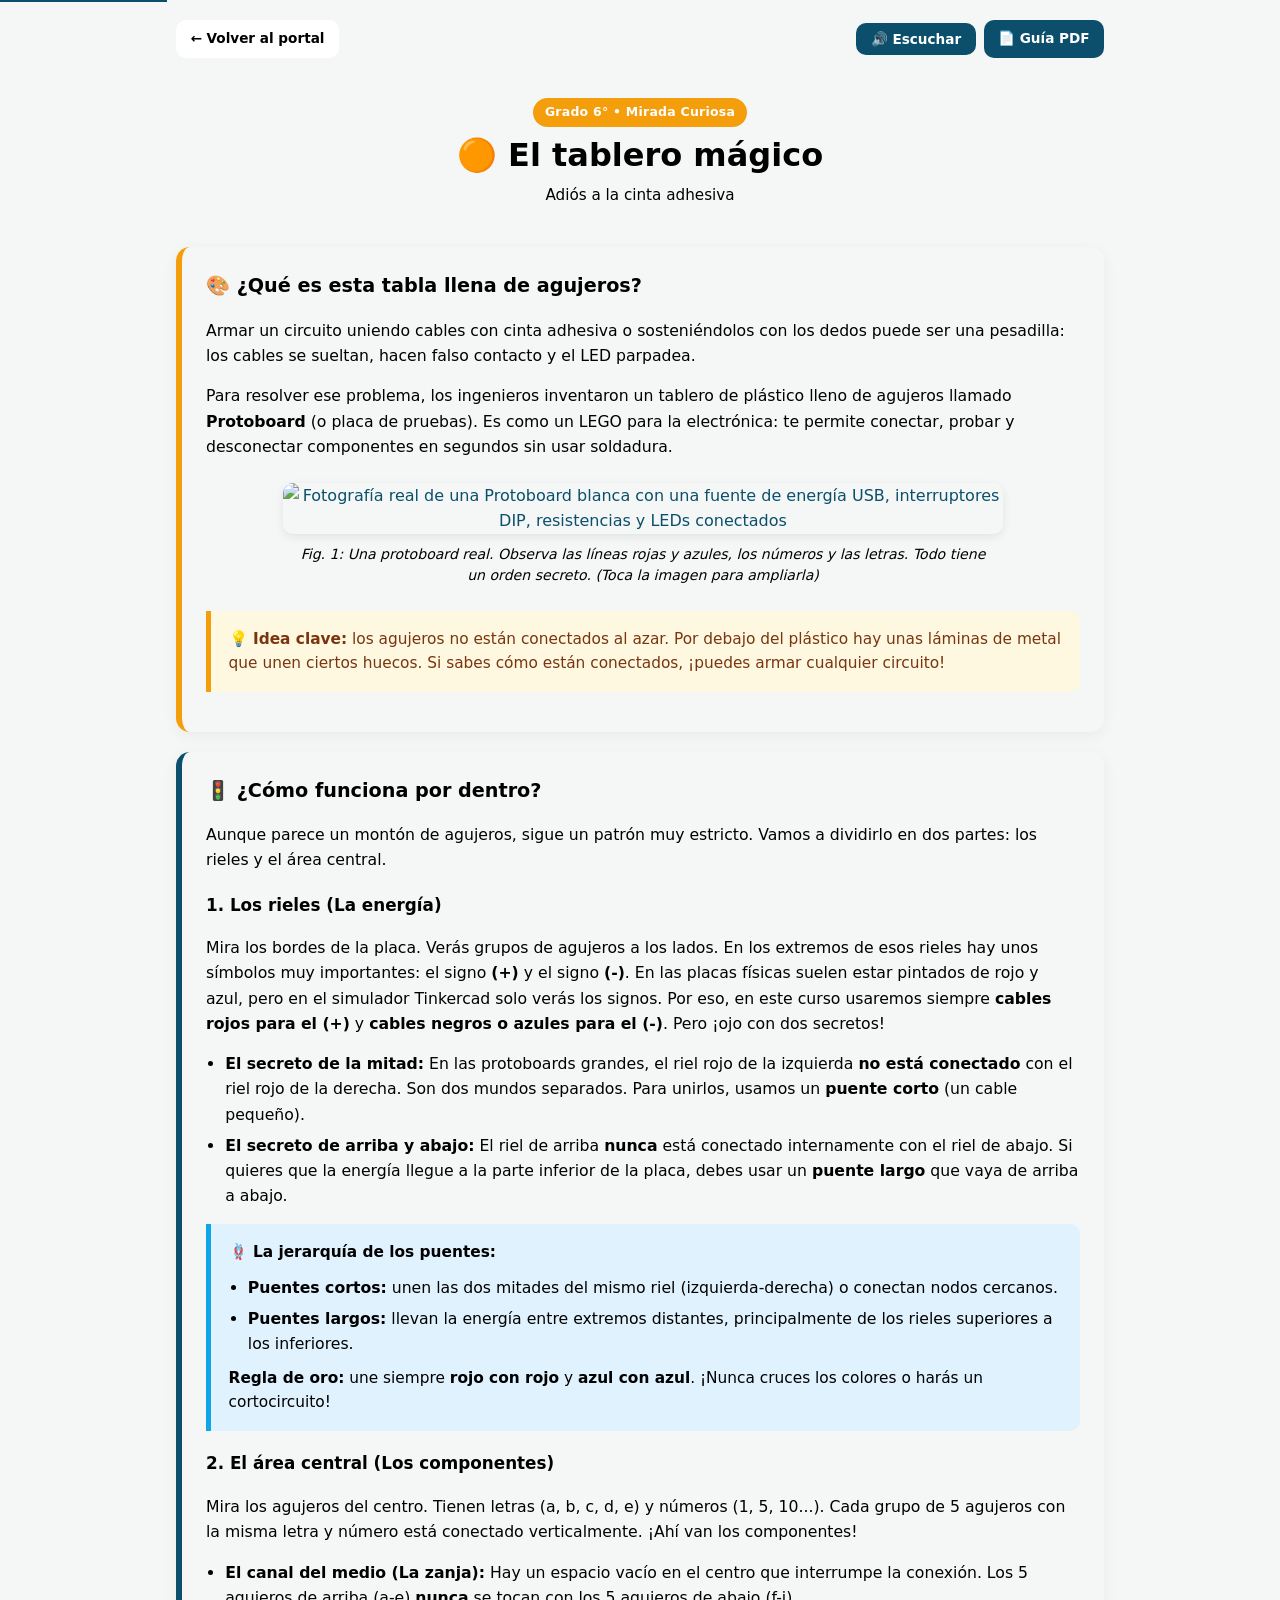
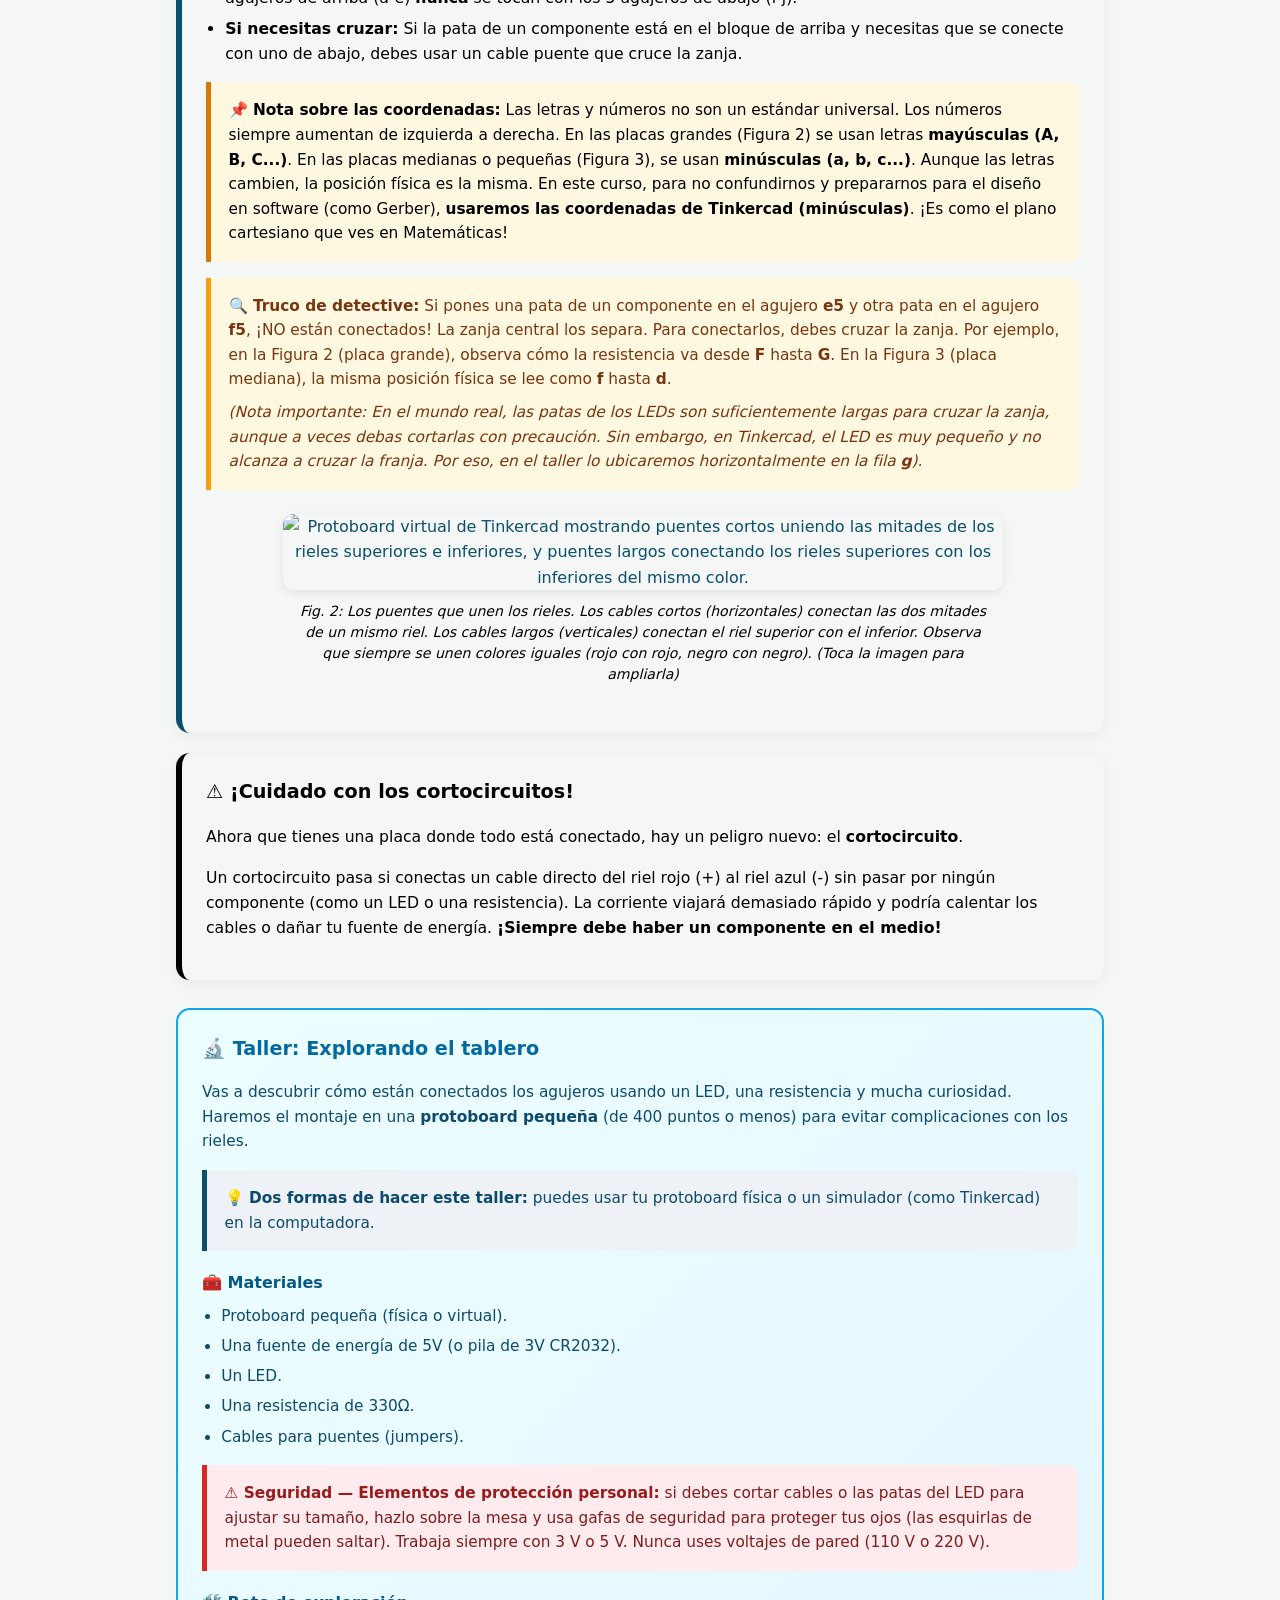
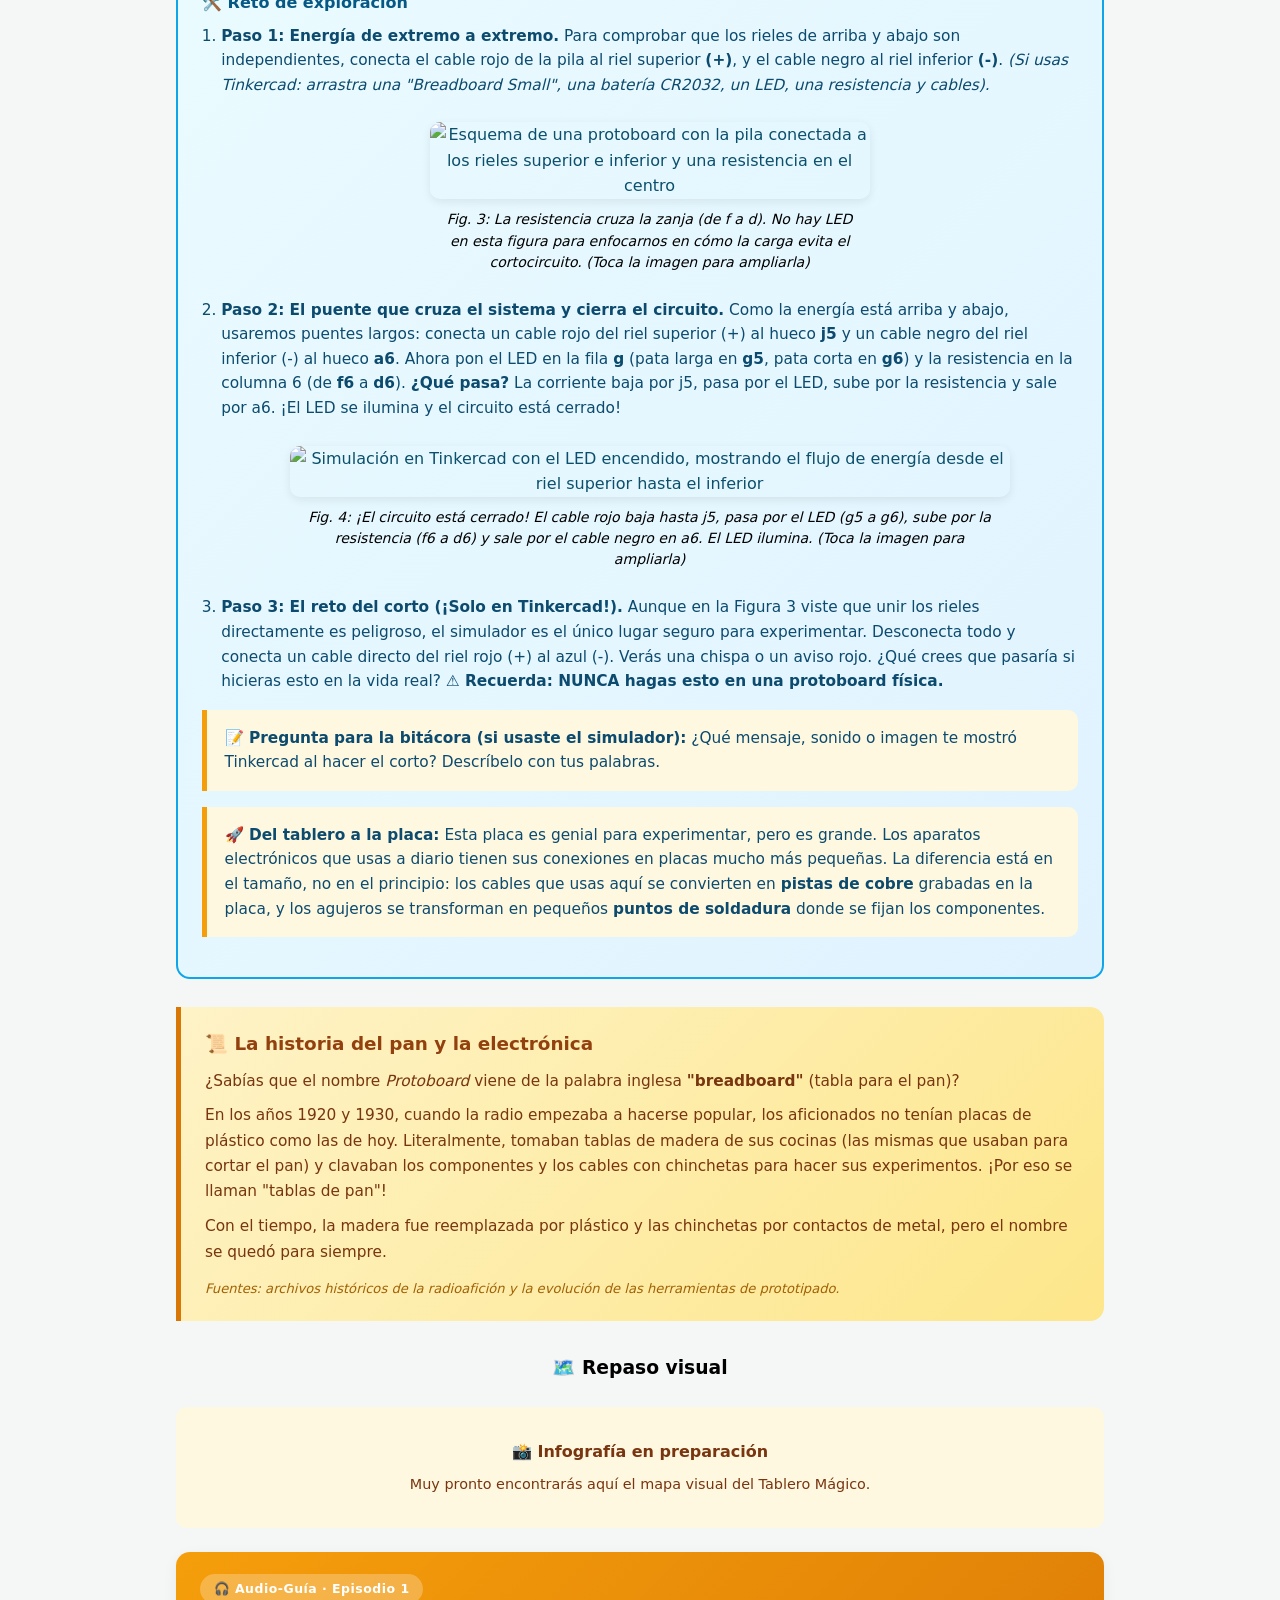
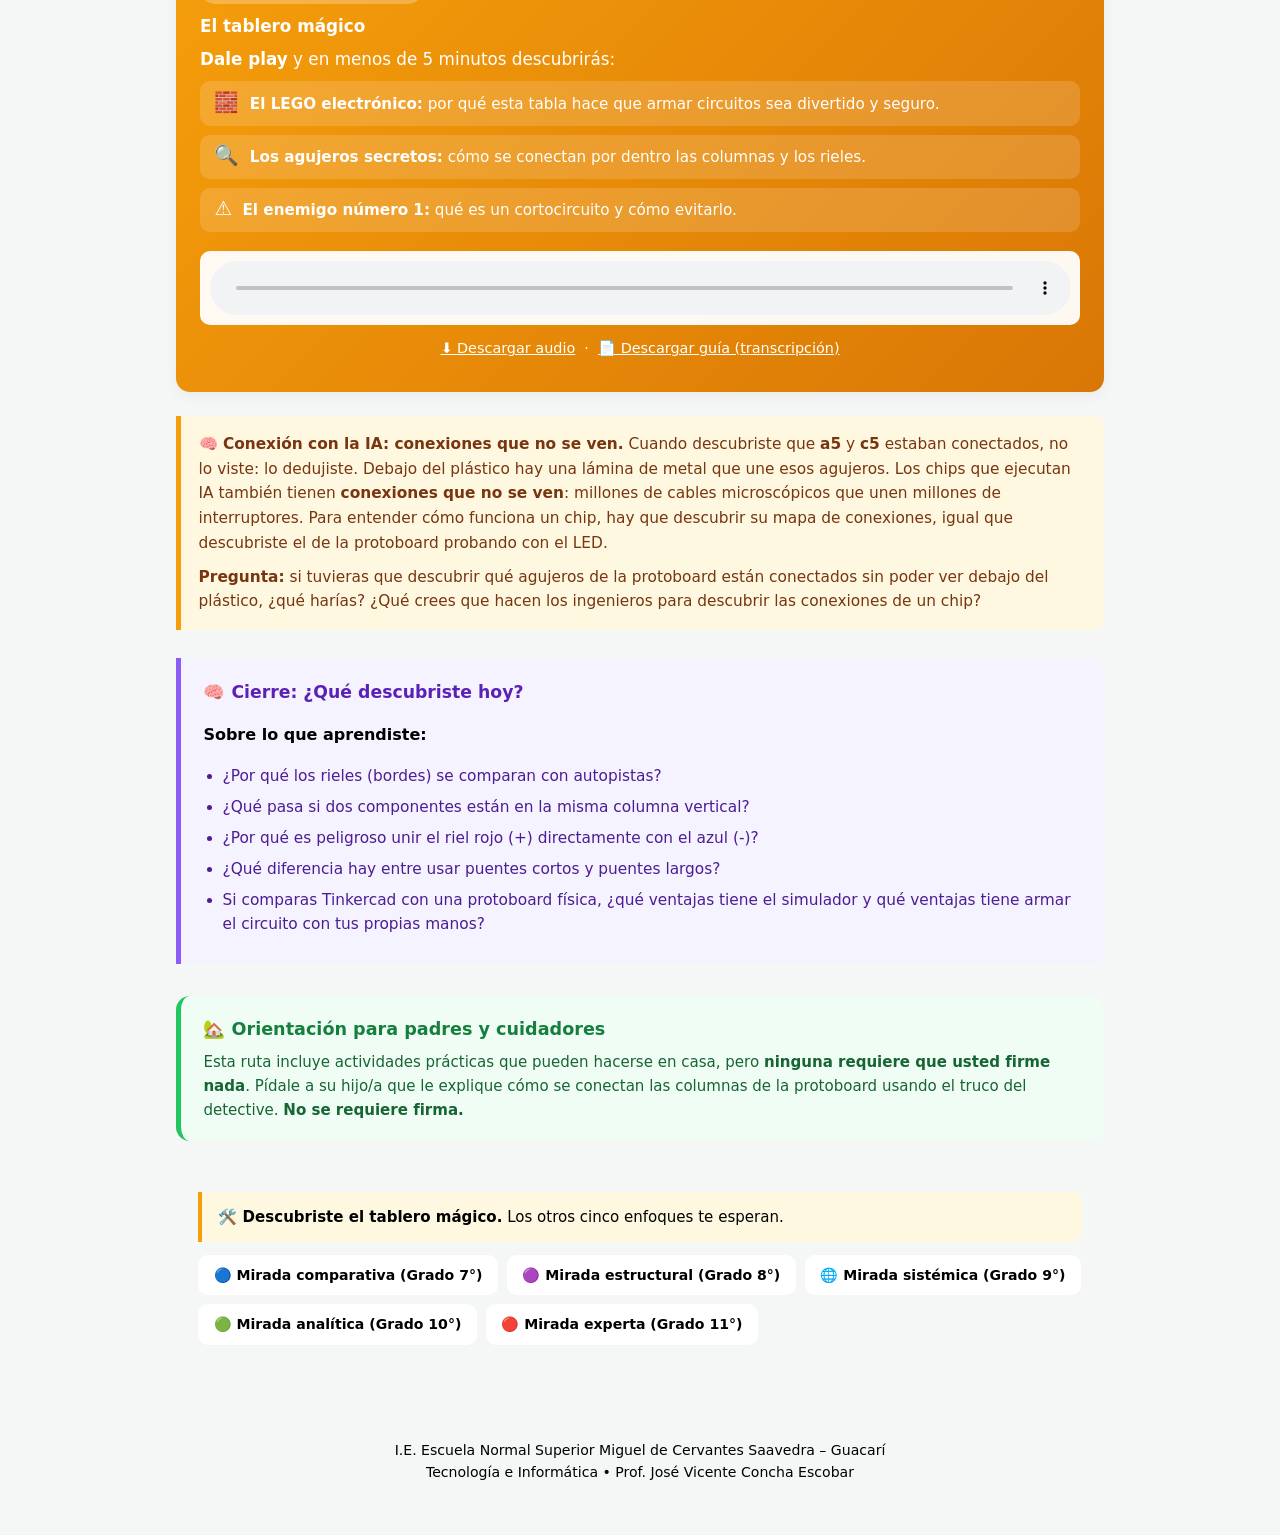
==== commit f8256a0f: "feat(TTS): agregar botón de lectura (pausa y continuar) por voz" ====
--- a/periodo2_leccion2/grado6.html
+++ b/periodo2_leccion2/grado6.html
@@ -12,9 +12,10 @@
 
   <nav class="top-nav-bar">
     <a href="index.html" class="btn-back">← Volver al portal</a>
-    <div style="display: flex; gap: 0.5rem;">
-      <button id="btn-leer" class="btn-download-top" aria-label="Escuchar contenido de la página" style="cursor: pointer; font-family: inherit;">🔊 Escuchar</button>
-      <a href="pdf/grado6.pdf" download class="btn-download-top">📄 Guía PDF</a>
+    <div style="display: flex; gap: 0.5rem; align-items: center;">
+      <button id="btn-leer" class="btn-download-top" aria-label="Reproducir o pausar lectura" style="cursor: pointer; font-family: inherit;">🔊 Escuchar</button>
+      <button id="btn-detener" class="btn-download-top" aria-label="Detener lectura" style="cursor: pointer; font-family: inherit; display: none; background-color: #dc2626; border-color: #dc2626;">⏹️ Detener</button>
+      <a href="pdf/grado8.pdf" download class="btn-download-top">📄 Guía PDF</a>
     </div>
   </nav>
 
